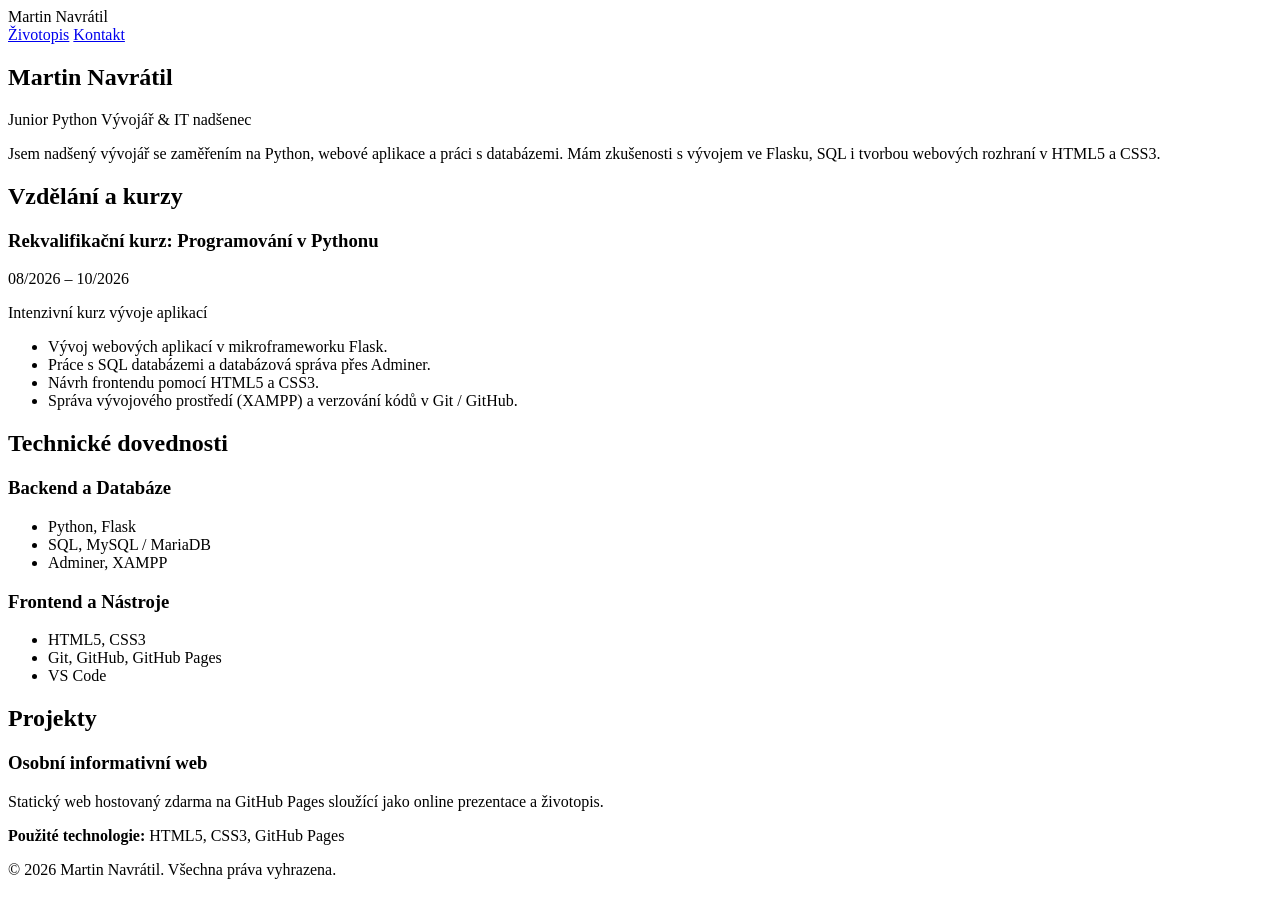
==== index.html @ d4af20ec "Add files via upload" ====
<!DOCTYPE html>
<html lang="cs">
<head>
  <meta charset="UTF-8">
  <meta name="viewport" content="width=device-width, initial-scale=1.0">
  <title>Martin Navrátil - Životopis</title>
  <link rel="stylesheet" href="style.css">
</head>
<body>

  <header>
    <div class="container">
      <div class="logo">Martin Navrátil</div>
      <nav>
        <a href="index.html" class="active">Životopis</a>
        <a href="kontakty.html">Kontakt</a>
      </nav>
    </div>
  </header>

  <main class="container">
    <section class="hero">
      <h1>Martin Navrátil</h1>
      <p class="subtitle">Junior Python Vývojář &amp; IT nadšenec</p>
      <p class="intro">
        Jsem nadšený vývojář se zaměřením na Python, webové aplikace a práci s databázemi. Mám zkušenosti s vývojem ve Flasku, SQL i tvorbou webových rozhraní v HTML5 a CSS3.
      </p>
    </section>

    <section class="content">
      <h2>Vzdělání a kurzy</h2>
      <div class="timeline-item">
        <div class="timeline-header">
          <h3>Rekvalifikační kurz: Programování v Pythonu</h3>
          <span class="date">08/2026 – 10/2026</span>
        </div>
        <p class="institution">Intenzivní kurz vývoje aplikací</p>
        <ul>
          <li>Vývoj webových aplikací v mikroframeworku Flask.</li>
          <li>Práce s SQL databázemi a databázová správa přes Adminer.</li>
          <li>Návrh frontendu pomocí HTML5 a CSS3.</li>
          <li>Správa vývojového prostředí (XAMPP) a verzování kódů v Git / GitHub.</li>
        </ul>
      </div>
    </section>

    <section class="content">
      <h2>Technické dovednosti</h2>
      <div class="skills-grid">
        <div class="skill-category">
          <h3>Backend a Databáze</h3>
          <ul>
            <li>Python, Flask</li>
            <li>SQL, MySQL / MariaDB</li>
            <li>Adminer, XAMPP</li>
          </ul>
        </div>
        <div class="skill-category">
          <h3>Frontend a Nástroje</h3>
          <ul>
            <li>HTML5, CSS3</li>
            <li>Git, GitHub, GitHub Pages</li>
            <li>VS Code</li>
          </ul>
        </div>
      </div>
    </section>

    <section class="content">
      <h2>Projekty</h2>
      <div class="project-item">
        <h3>Osobní informativní web</h3>
        <p>Statický web hostovaný zdarma na GitHub Pages sloužící jako online prezentace a životopis.</p>
        <p><strong>Použité technologie:</strong> HTML5, CSS3, GitHub Pages</p>
      </div>
    </section>
  </main>

  <footer>
    <div class="container">
      <p>&copy; 2026 Martin Navrátil. Všechna práva vyhrazena.</p>
    </div>
  </footer>

</body>
</html>
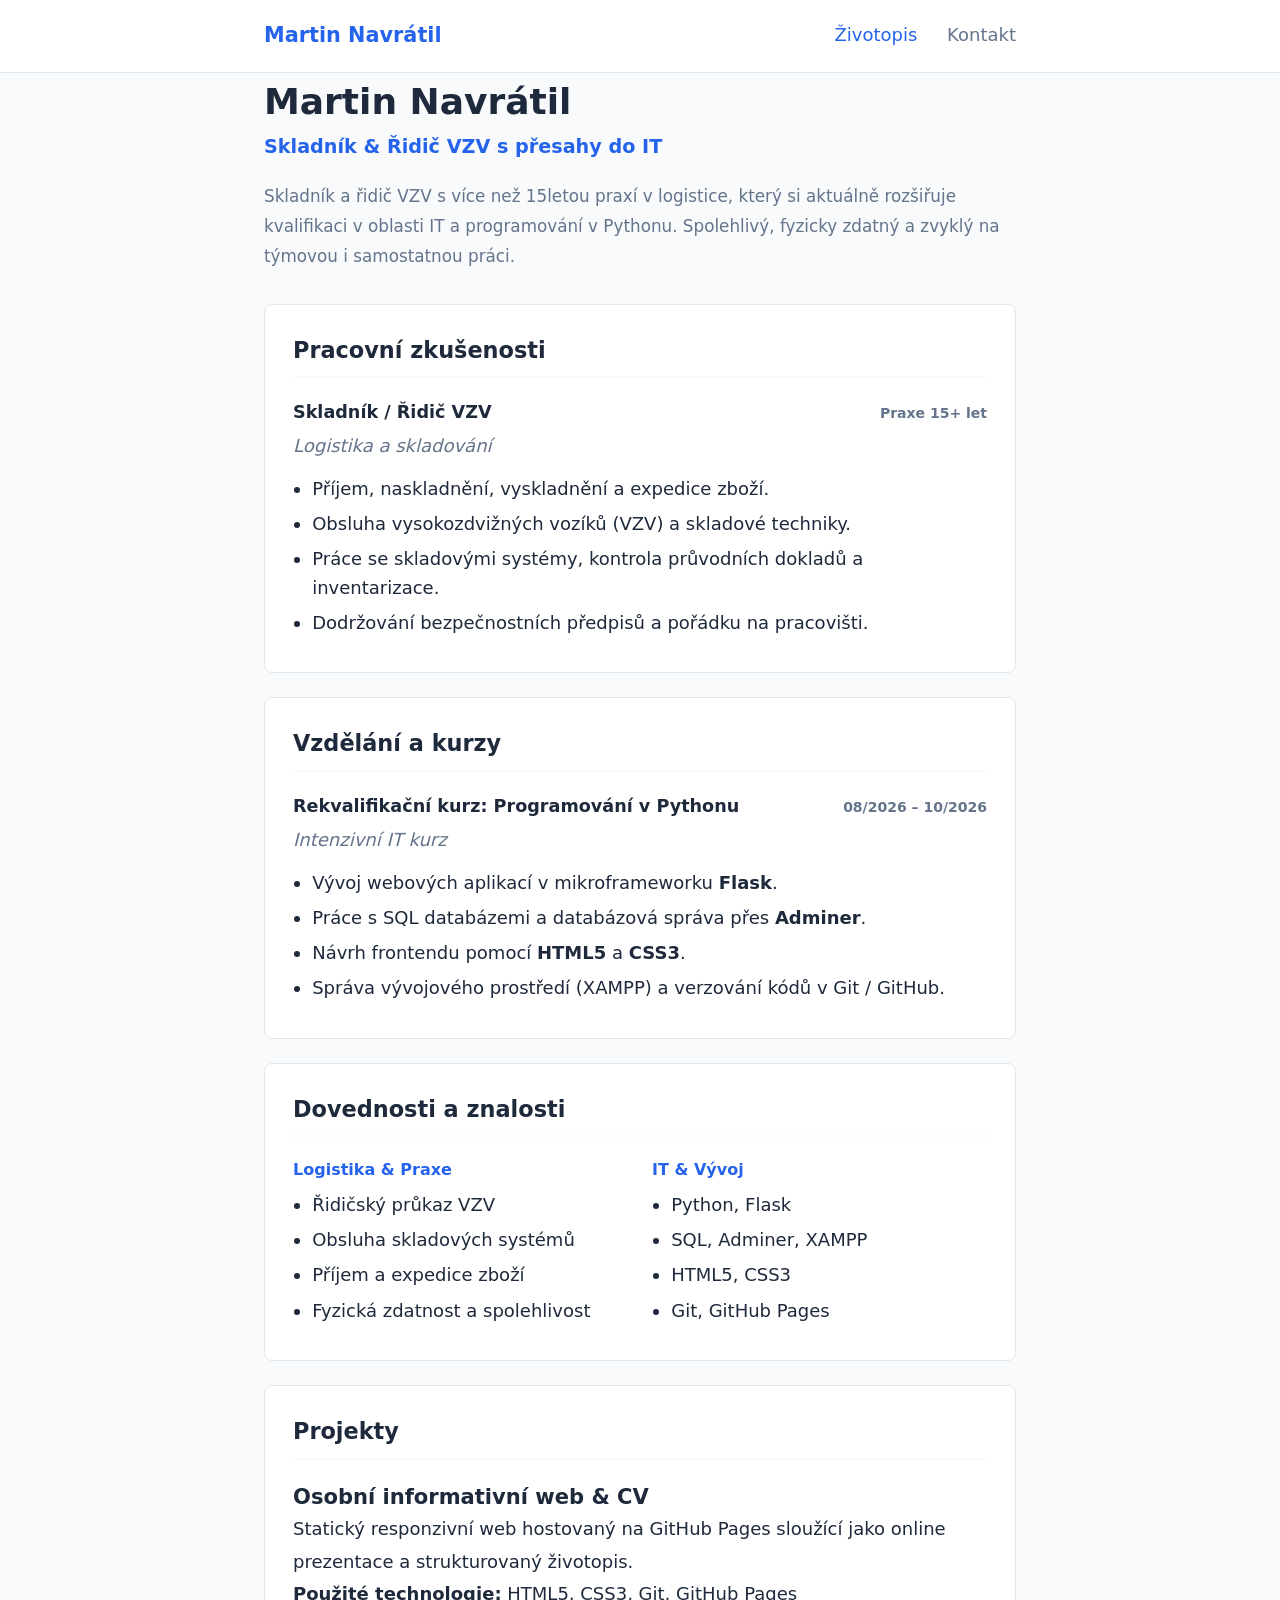
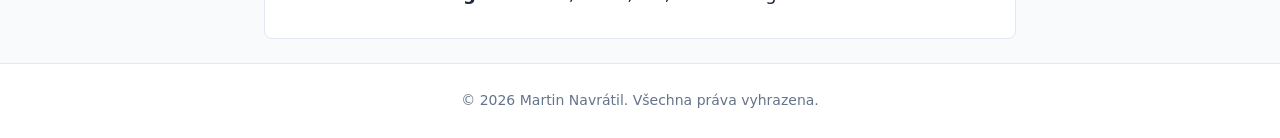
==== commit 562d0c80: "Revise CV details and enhance content clarity Updated personal information and skills in the CV sect" ====
--- a/index.html
+++ b/index.html
@@ -19,59 +19,85 @@
   </header>
 
   <main class="container">
+    <!-- Profil -->
     <section class="hero">
       <h1>Martin Navrátil</h1>
-      <p class="subtitle">Junior Python Vývojář &amp; IT nadšenec</p>
+      <p class="subtitle">Skladník &amp; Řidič VZV s přesahy do IT</p>
       <p class="intro">
-        Jsem nadšený vývojář se zaměřením na Python, webové aplikace a práci s databázemi. Mám zkušenosti s vývojem ve Flasku, SQL i tvorbou webových rozhraní v HTML5 a CSS3.
+        Skladník a řidič VZV s více než 15letou praxí v logistice, který si aktuálně rozšiřuje kvalifikaci v oblasti IT a programování v Pythonu. Spolehlivý, fyzicky zdatný a zvyklý na týmovou i samostatnou práci.
       </p>
     </section>
 
+    <!-- Pracovní zkušenosti -->
+    <section class="content">
+      <h2>Pracovní zkušenosti</h2>
+      
+      <div class="timeline-item">
+        <div class="timeline-header">
+          <h3>Skladník / Řidič VZV</h3>
+          <span class="date">Praxe 15+ let</span>
+        </div>
+        <p class="institution">Logistika a skladování</p>
+        <ul>
+          <li>Příjem, naskladnění, vyskladnění a expedice zboží.</li>
+          <li>Obsluha vysokozdvižných vozíků (VZV) a skladové techniky.</li>
+          <li>Práce se skladovými systémy, kontrola průvodních dokladů a inventarizace.</li>
+          <li>Dodržování bezpečnostních předpisů a pořádku na pracovišti.</li>
+        </ul>
+      </div>
+    </section>
+
+    <!-- Vzdělání a rekvalifikace -->
     <section class="content">
       <h2>Vzdělání a kurzy</h2>
+      
       <div class="timeline-item">
         <div class="timeline-header">
           <h3>Rekvalifikační kurz: Programování v Pythonu</h3>
           <span class="date">08/2026 – 10/2026</span>
         </div>
-        <p class="institution">Intenzivní kurz vývoje aplikací</p>
+        <p class="institution">Intenzivní IT kurz</p>
         <ul>
-          <li>Vývoj webových aplikací v mikroframeworku Flask.</li>
-          <li>Práce s SQL databázemi a databázová správa přes Adminer.</li>
-          <li>Návrh frontendu pomocí HTML5 a CSS3.</li>
+          <li>Vývoj webových aplikací v mikroframeworku <strong>Flask</strong>.</li>
+          <li>Práce s SQL databázemi a databázová správa přes <strong>Adminer</strong>.</li>
+          <li>Návrh frontendu pomocí <strong>HTML5</strong> a <strong>CSS3</strong>.</li>
           <li>Správa vývojového prostředí (XAMPP) a verzování kódů v Git / GitHub.</li>
         </ul>
       </div>
     </section>
 
+    <!-- Dovednosti -->
     <section class="content">
-      <h2>Technické dovednosti</h2>
+      <h2>Dovednosti a znalosti</h2>
       <div class="skills-grid">
         <div class="skill-category">
-          <h3>Backend a Databáze</h3>
+          <h3>Logistika &amp; Praxe</h3>
           <ul>
-            <li>Python, Flask</li>
-            <li>SQL, MySQL / MariaDB</li>
-            <li>Adminer, XAMPP</li>
+            <li>Řidičský průkaz VZV</li>
+            <li>Obsluha skladových systémů</li>
+            <li>Příjem a expedice zboží</li>
+            <li>Fyzická zdatnost a spolehlivost</li>
           </ul>
         </div>
         <div class="skill-category">
-          <h3>Frontend a Nástroje</h3>
+          <h3>IT &amp; Vývoj</h3>
           <ul>
+            <li>Python, Flask</li>
+            <li>SQL, Adminer, XAMPP</li>
             <li>HTML5, CSS3</li>
-            <li>Git, GitHub, GitHub Pages</li>
-            <li>VS Code</li>
+            <li>Git, GitHub Pages</li>
           </ul>
         </div>
       </div>
     </section>
 
+    <!-- Projekty -->
     <section class="content">
       <h2>Projekty</h2>
       <div class="project-item">
-        <h3>Osobní informativní web</h3>
-        <p>Statický web hostovaný zdarma na GitHub Pages sloužící jako online prezentace a životopis.</p>
-        <p><strong>Použité technologie:</strong> HTML5, CSS3, GitHub Pages</p>
+        <h3>Osobní informativní web &amp; CV</h3>
+        <p>Statický responzivní web hostovaný na GitHub Pages sloužící jako online prezentace a strukturovaný životopis.</p>
+        <p><strong>Použité technologie:</strong> HTML5, CSS3, Git, GitHub Pages</p>
       </div>
     </section>
   </main>
@@ -83,4 +109,4 @@
   </footer>
 
 </body>
-</html>+</html>
--- a/style.css
+++ b/style.css
@@ -0,0 +1,556 @@
+:root {
+  --primary-color: #2563eb;
+  --primary-hover: #1d4ed8;
+  --bg-color: #f8fafc;
+  --card-bg: #ffffff;
+  --text-color: #1e293b;
+  --text-muted: #64748b;
+  --border-color: #e2e8f0;
+  --font-family: system-ui, -apple-system, BlinkMacSystemFont, 'Segoe UI', Roboto, sans-serif;
+}
+
+* {
+  box-sizing: border-box;
+  margin: 0;
+  padding: 0;
+}/*
+Verticard Template
+https://templatemo.com/tm-533-verticard
+*/
+
+body {
+  font-family: "Open Sans", Arial, Helvetica, sans-serif;
+  font-size: 18px;
+  font-weight: 400;
+  overflow-x: hidden;
+  background-color: #eeeeee;
+  color: #6C6D6E;
+}
+
+a {
+  transition: all 0.3s ease;
+}
+
+a:hover,
+a:focus {
+  text-decoration: none;
+}
+
+p {
+  line-height: 1.8;
+}
+
+.tm-primary-color {
+  color: #61AEAE;
+}
+
+.tm-secondary-color {
+  color: #0099CC;
+}
+
+
+.tm-page-container {
+  max-width: 600px;
+  width: 100%;  
+}
+
+.tm-section {
+  margin-bottom: 155px;
+  position: relative;
+}
+
+.tm-content-container {      
+  border-radius: 20px;
+  background-color: white;
+}
+
+.tm-nav {
+  position: absolute;
+  right: -150px;
+  top: 45px;
+}
+
+.tm-nav > ul > li {
+  list-style: none;
+}
+
+.tm-nav > ul > li > a {
+  display: block;
+  padding: 12px 15px;
+  color: #999A9B;
+}
+
+.tm-nav > ul > li.active > a,
+.tm-nav > ul > li > a:hover,
+.tm-nav > ul > li > a:focus {
+  color: #0299CC;
+}
+
+.tm-nav-deco {
+  display: inline-block;
+  width: 20px;
+  height: 8px;
+  background-color: #999A9B;
+  vertical-align: middle;
+  margin-right: 20px;
+}
+
+.tm-nav > ul > li.active > a > .tm-nav-deco,
+.tm-nav > ul > li:hover > a > .tm-nav-deco
+ {
+  background-color: #0299CC;
+}
+
+.tm-content {  
+  padding: 55px;
+}
+
+.tm-header {
+  padding: 65px 15px;
+}
+
+.tm-title {
+  font-size: 2rem;
+  color: #626364;
+}
+
+.tm-page-title {
+  font-size: 1.5rem;
+  margin-bottom: 40px;
+  color: #656667;
+}
+
+.tm-img {
+  border-top-left-radius: 20px;
+  border-top-right-radius: 20px;  
+}
+
+footer {
+  font-size: 1rem;
+  display: flex;
+  justify-content: space-between;
+  padding-bottom: 50px;
+  color: #9A9B9C;
+}
+
+.tm-footer-link {
+  color: #9A9B9C;
+}
+
+/* 
+  Gallery Item Hover Effect
+  https://tympanus.net/codrops/2014/06/19/ideas-for-subtle-hover-effects/
+*/
+
+/* Common style */
+.tm-gallery-item figure {
+	position: relative;	
+	overflow: hidden;
+	margin-bottom: 0;
+	background: #3085a3;
+	text-align: center;
+	cursor: pointer;
+}
+
+.tm-gallery-item figure img {
+	position: relative;
+	display: block;
+	min-height: 100%;
+	max-width: 100%;
+	opacity: 0.8;
+}
+
+.tm-gallery-item figure figcaption {
+	color: #fff;
+	text-transform: uppercase;
+	font-size: 1.25em;
+	-webkit-backface-visibility: hidden;
+	backface-visibility: hidden;
+}
+
+.tm-gallery-item figure figcaption::before,
+.tm-gallery-item figure figcaption::after {
+	pointer-events: none;
+}
+
+.tm-gallery-item figure figcaption,
+.tm-gallery-item figure figcaption > a {
+	position: absolute;
+	top: 0;
+	left: 0;
+	width: 100%;
+	height: 100%;
+}
+
+/* Anchor will cover the whole item by default */
+/* For some effects it will show as a button */
+.tm-gallery-item figure figcaption > a {
+	z-index: 1000;
+	text-indent: 200%;
+	white-space: nowrap;
+	font-size: 0;
+	opacity: 0;
+}
+
+.tm-gallery-item figure h2 {
+	word-spacing: -0.15em;
+	font-weight: 300;
+}
+
+.tm-gallery-item figure h2 span {	font-weight: 800; }
+
+.tm-gallery-item figure h2,
+.tm-gallery-item figure p {
+	margin: 0;
+}
+
+.tm-gallery-item figure p {
+	letter-spacing: 1px;
+	font-size: 60.5%;
+	max-width: 200px;
+	margin: 0 auto;
+}
+
+/*---------------*/
+/***** Bubba *****/
+/*---------------*/
+
+figure.effect-bubba {	background: #9e5406; }
+
+figure.effect-bubba img {
+	opacity: 1;
+	-webkit-transition: opacity 0.35s;
+	transition: opacity 0.35s;
+}
+
+figure.effect-bubba:hover img {
+	opacity: 0.4;
+}
+
+figure.effect-bubba figcaption::before,
+figure.effect-bubba figcaption::after {
+	position: absolute;
+	top: 15px;
+	right: 15px;
+	bottom: 15px;
+	left: 15px;
+	content: '';
+	opacity: 0;
+	-webkit-transition: opacity 0.35s, -webkit-transform 0.35s;
+	transition: opacity 0.35s, transform 0.35s;
+}
+
+figure.effect-bubba figcaption::before {
+	border-top: 1px solid #fff;
+	border-bottom: 1px solid #fff;
+	-webkit-transform: scale(0,1);
+	transform: scale(0,1);
+}
+
+figure.effect-bubba figcaption::after {
+	border-right: 1px solid #fff;
+	border-left: 1px solid #fff;
+	-webkit-transform: scale(1,0);
+	transform: scale(1,0);
+}
+
+figure.effect-bubba h2 {
+	font-size: 1.5rem;	
+	-webkit-transition: -webkit-transform 0.35s;
+	transition: transform 0.35s;
+	-webkit-transform: translate3d(0,-5px,0);
+	transform: translate3d(0,-5px,0);
+	opacity: 0;
+}
+
+figure.effect-bubba p {
+	width: 100%;
+	padding: 10px;
+	opacity: 0;
+	-webkit-transition: opacity 0.35s, -webkit-transform 0.35s;
+	transition: opacity 0.35s, transform 0.35s;
+	-webkit-transform: translate3d(0,20px,0);
+	transform: translate3d(0,20px,0);
+}
+
+figure.effect-bubba:hover figcaption::before,
+figure.effect-bubba:hover figcaption::after {
+	opacity: 1;
+	-webkit-transform: scale(1);
+	transform: scale(1);
+}
+
+figure.effect-bubba:hover h2,
+figure.effect-bubba:hover p {
+	opacity: 1;
+	-webkit-transform: translate3d(0,0,0);
+	transform: translate3d(0,0,0);
+}
+
+.tm-gallery {
+  margin-top: 40px;
+  margin-left: -30px;
+  margin-right: -30px;
+  margin-bottom: -20px;
+}
+
+.tm-gallery-item {
+	margin-top: 15px;
+	margin-bottom: 15px;
+	max-width: 270px;
+}
+
+.tm-content-2 {
+	padding-left: 45px;
+	padding-right: 45px;
+}
+
+figcaption {
+	display: flex;
+	flex-direction: column;
+	align-items: center;
+	justify-content: center;
+}
+
+.tm-img-overlay-wrap {
+	position: relative;
+	min-height: 280px;
+	background-image: url(../img/contact.jpg);
+	background-repeat: no-repeat;
+	background-size: cover;
+	border-top-left-radius: 20px;
+	border-top-right-radius: 20px;
+}
+
+.tm-img-overlay {
+	border-top-left-radius: 20px;
+	border-top-right-radius: 20px;
+	position: absolute;
+	top: 0;
+	left: 0;
+	width: 100%;
+	height: 100%;
+	background-color: rgba(0,0,0,0.5);
+}
+
+.tm-img-overlay-text {
+	position: relative;
+	z-index: 1000;
+}
+
+.tm-contact-form {
+	max-width: 380px;
+}
+
+.form-group {
+	margin-bottom: 35px;
+}
+
+.btn {
+	font-size: 1.1rem;
+	padding: 10px 35px;
+	border: none;
+}
+
+.btn-primary {
+	background-color: #9999CC;
+}
+
+.btn-primary:hover,
+.btn-primary:focus {
+	background-color: #9a9afc;
+}
+
+.tm-small {
+	font-size: 90%;
+}
+
+@media (max-width: 945px) {
+  .tm-nav {
+    position: static;
+  }
+
+  .tm-page-container {
+    padding-left: 15px;
+    padding-right: 15px;
+  }
+}
+
+@media (max-width: 575px) {
+	.tm-gallery-item {
+		max-width: 100%;
+		height: auto;
+	}
+}
+
+@media (max-width: 480px) {
+  footer {
+    display: block;
+  }
+
+  footer span {
+    display: block;
+    padding: 15px;
+  }
+}
+
+body {
+  font-family: var(--font-family);
+  background-color: var(--bg-color);
+  color: var(--text-color);
+  line-height: 1.6;
+  display: flex;
+  flex-direction: column;
+  min-height: 100vh;
+}
+
+.container {
+  max-width: 800px;
+  margin: 0 auto;
+  padding: 0 1.5rem;
+  width: 100%;
+}
+
+header {
+  background-color: var(--card-bg);
+  border-bottom: 1px solid var(--border-color);
+  padding: 1.2rem 0;
+}
+
+header .container {
+  display: flex;
+  justify-content: space-between;
+  align-items: center;
+}
+
+.logo {
+  font-size: 1.3rem;
+  font-weight: 700;
+  color: var(--primary-color);
+}
+
+nav a {
+  color: var(--text-muted);
+  text-decoration: none;
+  margin-left: 1.5rem;
+  font-weight: 500;
+  transition: color 0.2s ease;
+}
+
+nav a:hover,
+nav a.active {
+  color: var(--primary-color);
+}
+
+main {
+  flex: 1;
+  padding: 2.5rem 1.5rem;
+}
+
+.hero {
+  margin-bottom: 2rem;
+}
+
+.hero h1 {
+  font-size: 2.25rem;
+  color: var(--text-color);
+}
+
+.subtitle {
+  font-size: 1.2rem;
+  color: var(--primary-color);
+  font-weight: 600;
+  margin-bottom: 1rem;
+}
+
+.intro {
+  color: var(--text-muted);
+  font-size: 1.05rem;
+}
+
+.content {
+  background: var(--card-bg);
+  padding: 1.75rem;
+  border-radius: 8px;
+  border: 1px solid var(--border-color);
+  margin-bottom: 1.5rem;
+}
+
+.content h2 {
+  font-size: 1.4rem;
+  margin-bottom: 1.25rem;
+  color: var(--text-color);
+  border-bottom: 2px solid var(--bg-color);
+  padding-bottom: 0.5rem;
+}
+
+.timeline-header {
+  display: flex;
+  justify-content: space-between;
+  align-items: baseline;
+  margin-bottom: 0.25rem;
+}
+
+.timeline-header h3 {
+  font-size: 1.1rem;
+}
+
+.date {
+  font-size: 0.875rem;
+  color: var(--text-muted);
+  font-weight: 600;
+}
+
+.institution {
+  color: var(--text-muted);
+  font-style: italic;
+  margin-bottom: 0.75rem;
+}
+
+ul {
+  padding-left: 1.2rem;
+}
+
+li {
+  margin-bottom: 0.4rem;
+}
+
+.skills-grid {
+  display: grid;
+  grid-template-columns: repeat(auto-fit, minmax(220px, 1fr));
+  gap: 1.5rem;
+}
+
+.skill-category h3 {
+  font-size: 1rem;
+  margin-bottom: 0.5rem;
+  color: var(--primary-color);
+}
+
+.contact-list {
+  list-style: none;
+  padding: 0;
+}
+
+.contact-list li {
+  margin-bottom: 1rem;
+  font-size: 1.05rem;
+}
+
+.contact-list a {
+  color: var(--primary-color);
+  text-decoration: none;
+}
+
+.contact-list a:hover {
+  text-decoration: underline;
+}
+
+footer {
+  background-color: var(--card-bg);
+  border-top: 1px solid var(--border-color);
+  padding: 1.5rem 0;
+  text-align: center;
+  color: var(--text-muted);
+  font-size: 0.875rem;
+}
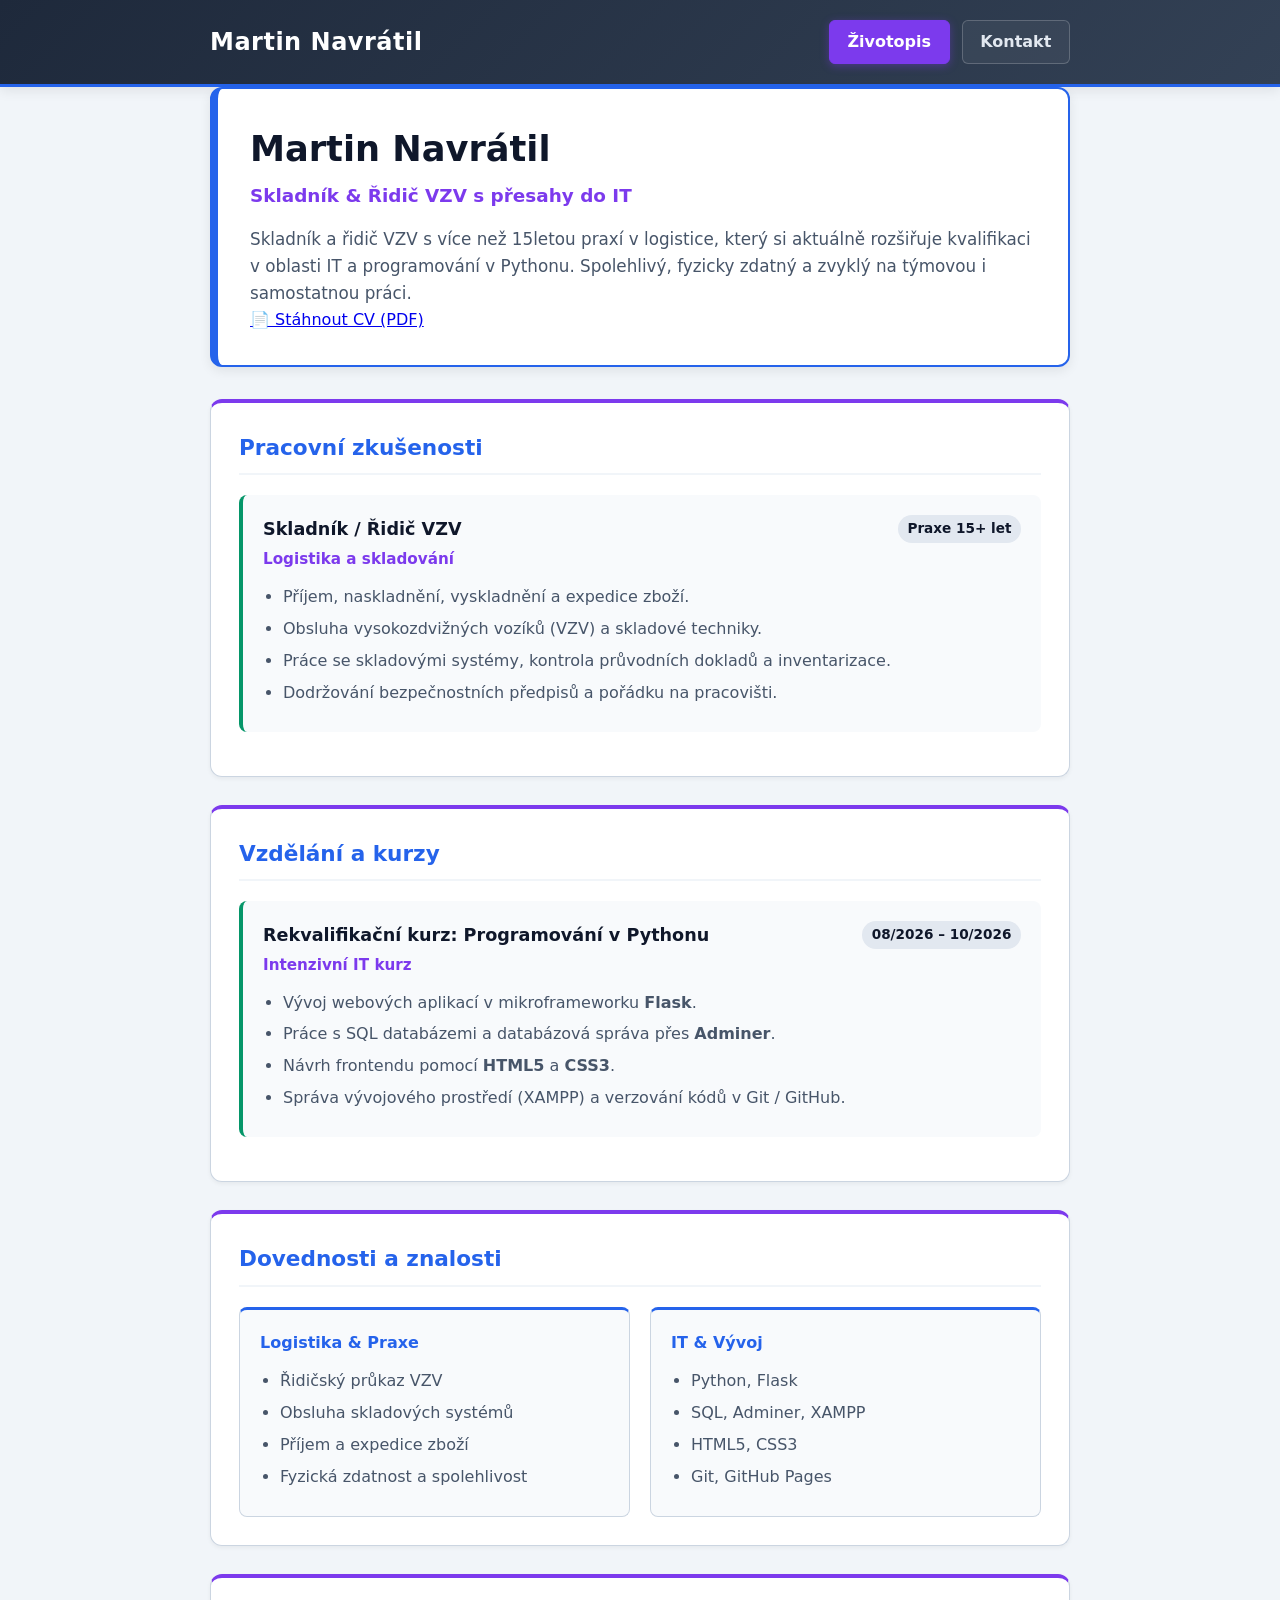
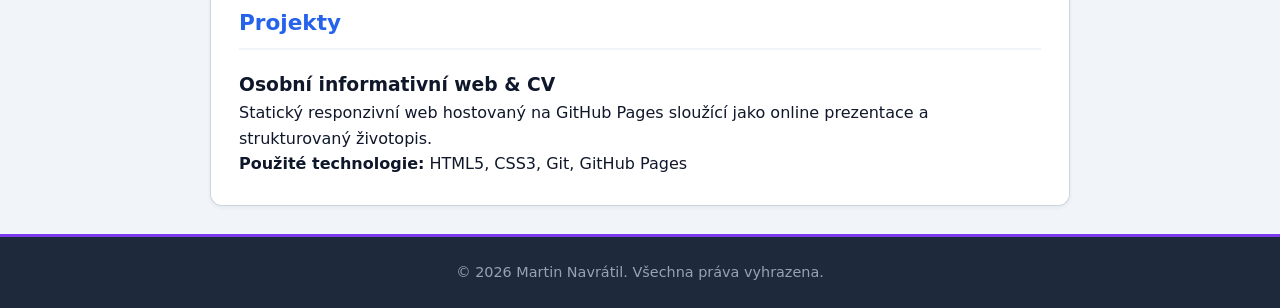
==== commit f5db94b2: "Enhance index.html with download button and comment updates Updated comments for clarity and added a" ====
--- a/index.html
+++ b/index.html
@@ -19,13 +19,19 @@
   </header>
 
   <main class="container">
-    <!-- Profil -->
+    <!-- Profil s tlačítkem ke stažení -->
     <section class="hero">
       <h1>Martin Navrátil</h1>
       <p class="subtitle">Skladník &amp; Řidič VZV s přesahy do IT</p>
       <p class="intro">
         Skladník a řidič VZV s více než 15letou praxí v logistice, který si aktuálně rozšiřuje kvalifikaci v oblasti IT a programování v Pythonu. Spolehlivý, fyzicky zdatný a zvyklý na týmovou i samostatnou práci.
       </p>
+      
+      <div class="action-buttons">
+        <a href="cv-martin-navratil.pdf" download class="btn-download">
+          📄 Stáhnout CV (PDF)
+        </a>
+      </div>
     </section>
 
     <!-- Pracovní zkušenosti -->
@@ -47,7 +53,7 @@
       </div>
     </section>
 
-    <!-- Vzdělání a rekvalifikace -->
+    <!-- Vzdělání a kurzy -->
     <section class="content">
       <h2>Vzdělání a kurzy</h2>
       
--- a/style.css
+++ b/style.css
@@ -1,465 +1,127 @@
+/* Barevná paleta a proměnné */
 :root {
-  --primary-color: #2563eb;
+  --primary-color: #2563eb;       /* Hlavní modrá */
   --primary-hover: #1d4ed8;
-  --bg-color: #f8fafc;
-  --card-bg: #ffffff;
-  --text-color: #1e293b;
-  --text-muted: #64748b;
-  --border-color: #e2e8f0;
+  --secondary-color: #7c3aed;     /* Fialový akcent */
+  --accent-color: #059669;        /* Smaragdově zelená pro tlačítka / odznaky */
+  --accent-hover: #047857;
+  --bg-color: #f1f5f9;            /* Světlé pozadí */
+  --card-bg: #ffffff;             /* Bílé karty */
+  --text-main: #0f172a;           /* Tmavý text */
+  --text-muted: #475569;          /* Šedý text */
+  --border-color: #cbd5e1;        /* Rámečky */
   --font-family: system-ui, -apple-system, BlinkMacSystemFont, 'Segoe UI', Roboto, sans-serif;
-}
-
+  --shadow-sm: 0 2px 4px rgba(0, 0, 0, 0.05);
+  --shadow-md: 0 4px 12px rgba(0, 0, 0, 0.08);
+}
+
+/* Základní reset */
 * {
   box-sizing: border-box;
   margin: 0;
   padding: 0;
-}/*
-Verticard Template
-https://templatemo.com/tm-533-verticard
-*/
-
-body {
-  font-family: "Open Sans", Arial, Helvetica, sans-serif;
-  font-size: 18px;
-  font-weight: 400;
-  overflow-x: hidden;
-  background-color: #eeeeee;
-  color: #6C6D6E;
-}
-
-a {
-  transition: all 0.3s ease;
-}
-
-a:hover,
-a:focus {
-  text-decoration: none;
-}
-
-p {
-  line-height: 1.8;
-}
-
-.tm-primary-color {
-  color: #61AEAE;
-}
-
-.tm-secondary-color {
-  color: #0099CC;
-}
-
-
-.tm-page-container {
-  max-width: 600px;
-  width: 100%;  
-}
-
-.tm-section {
-  margin-bottom: 155px;
-  position: relative;
-}
-
-.tm-content-container {      
-  border-radius: 20px;
-  background-color: white;
-}
-
-.tm-nav {
-  position: absolute;
-  right: -150px;
-  top: 45px;
-}
-
-.tm-nav > ul > li {
-  list-style: none;
-}
-
-.tm-nav > ul > li > a {
-  display: block;
-  padding: 12px 15px;
-  color: #999A9B;
-}
-
-.tm-nav > ul > li.active > a,
-.tm-nav > ul > li > a:hover,
-.tm-nav > ul > li > a:focus {
-  color: #0299CC;
-}
-
-.tm-nav-deco {
-  display: inline-block;
-  width: 20px;
-  height: 8px;
-  background-color: #999A9B;
-  vertical-align: middle;
-  margin-right: 20px;
-}
-
-.tm-nav > ul > li.active > a > .tm-nav-deco,
-.tm-nav > ul > li:hover > a > .tm-nav-deco
- {
-  background-color: #0299CC;
-}
-
-.tm-content {  
-  padding: 55px;
-}
-
-.tm-header {
-  padding: 65px 15px;
-}
-
-.tm-title {
-  font-size: 2rem;
-  color: #626364;
-}
-
-.tm-page-title {
-  font-size: 1.5rem;
-  margin-bottom: 40px;
-  color: #656667;
-}
-
-.tm-img {
-  border-top-left-radius: 20px;
-  border-top-right-radius: 20px;  
-}
-
-footer {
-  font-size: 1rem;
-  display: flex;
-  justify-content: space-between;
-  padding-bottom: 50px;
-  color: #9A9B9C;
-}
-
-.tm-footer-link {
-  color: #9A9B9C;
-}
-
-/* 
-  Gallery Item Hover Effect
-  https://tympanus.net/codrops/2014/06/19/ideas-for-subtle-hover-effects/
-*/
-
-/* Common style */
-.tm-gallery-item figure {
-	position: relative;	
-	overflow: hidden;
-	margin-bottom: 0;
-	background: #3085a3;
-	text-align: center;
-	cursor: pointer;
-}
-
-.tm-gallery-item figure img {
-	position: relative;
-	display: block;
-	min-height: 100%;
-	max-width: 100%;
-	opacity: 0.8;
-}
-
-.tm-gallery-item figure figcaption {
-	color: #fff;
-	text-transform: uppercase;
-	font-size: 1.25em;
-	-webkit-backface-visibility: hidden;
-	backface-visibility: hidden;
-}
-
-.tm-gallery-item figure figcaption::before,
-.tm-gallery-item figure figcaption::after {
-	pointer-events: none;
-}
-
-.tm-gallery-item figure figcaption,
-.tm-gallery-item figure figcaption > a {
-	position: absolute;
-	top: 0;
-	left: 0;
-	width: 100%;
-	height: 100%;
-}
-
-/* Anchor will cover the whole item by default */
-/* For some effects it will show as a button */
-.tm-gallery-item figure figcaption > a {
-	z-index: 1000;
-	text-indent: 200%;
-	white-space: nowrap;
-	font-size: 0;
-	opacity: 0;
-}
-
-.tm-gallery-item figure h2 {
-	word-spacing: -0.15em;
-	font-weight: 300;
-}
-
-.tm-gallery-item figure h2 span {	font-weight: 800; }
-
-.tm-gallery-item figure h2,
-.tm-gallery-item figure p {
-	margin: 0;
-}
-
-.tm-gallery-item figure p {
-	letter-spacing: 1px;
-	font-size: 60.5%;
-	max-width: 200px;
-	margin: 0 auto;
-}
-
-/*---------------*/
-/***** Bubba *****/
-/*---------------*/
-
-figure.effect-bubba {	background: #9e5406; }
-
-figure.effect-bubba img {
-	opacity: 1;
-	-webkit-transition: opacity 0.35s;
-	transition: opacity 0.35s;
-}
-
-figure.effect-bubba:hover img {
-	opacity: 0.4;
-}
-
-figure.effect-bubba figcaption::before,
-figure.effect-bubba figcaption::after {
-	position: absolute;
-	top: 15px;
-	right: 15px;
-	bottom: 15px;
-	left: 15px;
-	content: '';
-	opacity: 0;
-	-webkit-transition: opacity 0.35s, -webkit-transform 0.35s;
-	transition: opacity 0.35s, transform 0.35s;
-}
-
-figure.effect-bubba figcaption::before {
-	border-top: 1px solid #fff;
-	border-bottom: 1px solid #fff;
-	-webkit-transform: scale(0,1);
-	transform: scale(0,1);
-}
-
-figure.effect-bubba figcaption::after {
-	border-right: 1px solid #fff;
-	border-left: 1px solid #fff;
-	-webkit-transform: scale(1,0);
-	transform: scale(1,0);
-}
-
-figure.effect-bubba h2 {
-	font-size: 1.5rem;	
-	-webkit-transition: -webkit-transform 0.35s;
-	transition: transform 0.35s;
-	-webkit-transform: translate3d(0,-5px,0);
-	transform: translate3d(0,-5px,0);
-	opacity: 0;
-}
-
-figure.effect-bubba p {
-	width: 100%;
-	padding: 10px;
-	opacity: 0;
-	-webkit-transition: opacity 0.35s, -webkit-transform 0.35s;
-	transition: opacity 0.35s, transform 0.35s;
-	-webkit-transform: translate3d(0,20px,0);
-	transform: translate3d(0,20px,0);
-}
-
-figure.effect-bubba:hover figcaption::before,
-figure.effect-bubba:hover figcaption::after {
-	opacity: 1;
-	-webkit-transform: scale(1);
-	transform: scale(1);
-}
-
-figure.effect-bubba:hover h2,
-figure.effect-bubba:hover p {
-	opacity: 1;
-	-webkit-transform: translate3d(0,0,0);
-	transform: translate3d(0,0,0);
-}
-
-.tm-gallery {
-  margin-top: 40px;
-  margin-left: -30px;
-  margin-right: -30px;
-  margin-bottom: -20px;
-}
-
-.tm-gallery-item {
-	margin-top: 15px;
-	margin-bottom: 15px;
-	max-width: 270px;
-}
-
-.tm-content-2 {
-	padding-left: 45px;
-	padding-right: 45px;
-}
-
-figcaption {
-	display: flex;
-	flex-direction: column;
-	align-items: center;
-	justify-content: center;
-}
-
-.tm-img-overlay-wrap {
-	position: relative;
-	min-height: 280px;
-	background-image: url(../img/contact.jpg);
-	background-repeat: no-repeat;
-	background-size: cover;
-	border-top-left-radius: 20px;
-	border-top-right-radius: 20px;
-}
-
-.tm-img-overlay {
-	border-top-left-radius: 20px;
-	border-top-right-radius: 20px;
-	position: absolute;
-	top: 0;
-	left: 0;
-	width: 100%;
-	height: 100%;
-	background-color: rgba(0,0,0,0.5);
-}
-
-.tm-img-overlay-text {
-	position: relative;
-	z-index: 1000;
-}
-
-.tm-contact-form {
-	max-width: 380px;
-}
-
-.form-group {
-	margin-bottom: 35px;
-}
-
-.btn {
-	font-size: 1.1rem;
-	padding: 10px 35px;
-	border: none;
-}
-
-.btn-primary {
-	background-color: #9999CC;
-}
-
-.btn-primary:hover,
-.btn-primary:focus {
-	background-color: #9a9afc;
-}
-
-.tm-small {
-	font-size: 90%;
-}
-
-@media (max-width: 945px) {
-  .tm-nav {
-    position: static;
-  }
-
-  .tm-page-container {
-    padding-left: 15px;
-    padding-right: 15px;
-  }
-}
-
-@media (max-width: 575px) {
-	.tm-gallery-item {
-		max-width: 100%;
-		height: auto;
-	}
-}
-
-@media (max-width: 480px) {
-  footer {
-    display: block;
-  }
-
-  footer span {
-    display: block;
-    padding: 15px;
-  }
 }
 
 body {
   font-family: var(--font-family);
   background-color: var(--bg-color);
-  color: var(--text-color);
+  color: var(--text-main);
   line-height: 1.6;
   display: flex;
   flex-direction: column;
   min-height: 100vh;
 }
 
+/* Kontejner s maximální šířkou */
 .container {
-  max-width: 800px;
+  max-width: 900px;
   margin: 0 auto;
-  padding: 0 1.5rem;
+  padding: 0 1.25rem;
   width: 100%;
 }
 
+/* Záhlaví / Navigace */
 header {
-  background-color: var(--card-bg);
-  border-bottom: 1px solid var(--border-color);
-  padding: 1.2rem 0;
+  background: linear-gradient(135deg, #1e293b 0%, #334155 100%);
+  color: #ffffff;
+  padding: 1.25rem 0;
+  box-shadow: var(--shadow-md);
+  border-bottom: 3px solid var(--primary-color);
 }
 
 header .container {
   display: flex;
   justify-content: space-between;
   align-items: center;
+  flex-wrap: wrap;
+  gap: 1rem;
 }
 
 .logo {
-  font-size: 1.3rem;
-  font-weight: 700;
-  color: var(--primary-color);
+  font-size: 1.5rem;
+  font-weight: 800;
+  color: #ffffff;
+  letter-spacing: 0.5px;
+}
+
+/* Navigační tlačítka */
+nav {
+  display: flex;
+  gap: 0.75rem;
 }
 
 nav a {
-  color: var(--text-muted);
+  color: #e2e8f0;
   text-decoration: none;
-  margin-left: 1.5rem;
-  font-weight: 500;
-  transition: color 0.2s ease;
-}
-
-nav a:hover,
+  font-weight: 600;
+  padding: 0.5rem 1.1rem;
+  border-radius: 6px;
+  border: 1px solid rgba(255, 255, 255, 0.2);
+  background: rgba(255, 255, 255, 0.05);
+  transition: all 0.25s ease-in-out;
+}
+
+nav a:hover {
+  background: var(--primary-color);
+  color: #ffffff;
+  border-color: var(--primary-color);
+  transform: translateY(-2px);
+}
+
 nav a.active {
-  color: var(--primary-color);
-}
-
+  background: var(--secondary-color);
+  color: #ffffff;
+  border-color: var(--secondary-color);
+  box-shadow: 0 2px 8px rgba(124, 58, 237, 0.4);
+}
+
+/* Hlavní obsah */
 main {
   flex: 1;
-  padding: 2.5rem 1.5rem;
-}
-
+  padding: 2.5rem 1.25rem;
+}
+
+/* Úvodní sekce (Hero) */
 .hero {
+  background: var(--card-bg);
+  padding: 2rem;
+  border-radius: 12px;
+  border: 2px solid var(--primary-color);
+  border-left: 8px solid var(--primary-color);
+  box-shadow: var(--shadow-md);
   margin-bottom: 2rem;
 }
 
 .hero h1 {
-  font-size: 2.25rem;
-  color: var(--text-color);
+  font-size: 2.2rem;
+  color: var(--text-main);
+  margin-bottom: 0.25rem;
 }
 
 .subtitle {
-  font-size: 1.2rem;
-  color: var(--primary-color);
-  font-weight: 600;
+  font-size: 1.15rem;
+  color: var(--secondary-color);
+  font-weight: 700;
   margin-bottom: 1rem;
 }
 
@@ -468,89 +130,175 @@
   font-size: 1.05rem;
 }
 
+/* Barevné bloky / Karty obsahu s rámečkem */
 .content {
   background: var(--card-bg);
   padding: 1.75rem;
+  border-radius: 12px;
+  border: 1px solid var(--border-color);
+  border-top: 4px solid var(--secondary-color);
+  box-shadow: var(--shadow-sm);
+  margin-bottom: 1.75rem;
+  transition: transform 0.2s ease, box-shadow 0.2s ease;
+}
+
+.content:hover {
+  box-shadow: var(--shadow-md);
+}
+
+.content h2 {
+  font-size: 1.35rem;
+  color: var(--primary-color);
+  margin-bottom: 1.25rem;
+  padding-bottom: 0.5rem;
+  border-bottom: 2px solid var(--bg-color);
+}
+
+/* Timeline položky */
+.timeline-item {
+  background: #f8fafc;
+  padding: 1.25rem;
+  border-radius: 8px;
+  border-left: 4px solid var(--accent-color);
+  margin-bottom: 1rem;
+}
+
+.timeline-header {
+  display: flex;
+  justify-content: space-between;
+  align-items: center;
+  flex-wrap: wrap;
+  gap: 0.5rem;
+  margin-bottom: 0.25rem;
+}
+
+.timeline-header h3 {
+  font-size: 1.1rem;
+  color: var(--text-main);
+}
+
+.date {
+  font-size: 0.85rem;
+  background: #e2e8f0;
+  color: var(--text-main);
+  padding: 0.2rem 0.6rem;
+  border-radius: 20px;
+  font-weight: 700;
+}
+
+.institution {
+  color: var(--secondary-color);
+  font-weight: 600;
+  font-size: 0.95rem;
+  margin-bottom: 0.75rem;
+}
+
+ul {
+  padding-left: 1.25rem;
+}
+
+li {
+  margin-bottom: 0.4rem;
+  color: var(--text-muted);
+}
+
+/* Dovednosti (Grid) */
+.skills-grid {
+  display: grid;
+  grid-template-columns: repeat(auto-fit, minmax(240px, 1fr));
+  gap: 1.25rem;
+}
+
+.skill-category {
+  background: #f8fafc;
+  padding: 1.25rem;
   border-radius: 8px;
   border: 1px solid var(--border-color);
-  margin-bottom: 1.5rem;
-}
-
-.content h2 {
-  font-size: 1.4rem;
-  margin-bottom: 1.25rem;
-  color: var(--text-color);
-  border-bottom: 2px solid var(--bg-color);
-  padding-bottom: 0.5rem;
-}
-
-.timeline-header {
-  display: flex;
-  justify-content: space-between;
-  align-items: baseline;
-  margin-bottom: 0.25rem;
-}
-
-.timeline-header h3 {
-  font-size: 1.1rem;
-}
-
-.date {
-  font-size: 0.875rem;
-  color: var(--text-muted);
-  font-weight: 600;
-}
-
-.institution {
-  color: var(--text-muted);
-  font-style: italic;
-  margin-bottom: 0.75rem;
-}
-
-ul {
-  padding-left: 1.2rem;
-}
-
-li {
-  margin-bottom: 0.4rem;
-}
-
-.skills-grid {
-  display: grid;
-  grid-template-columns: repeat(auto-fit, minmax(220px, 1fr));
-  gap: 1.5rem;
+  border-top: 3px solid var(--primary-color);
 }
 
 .skill-category h3 {
   font-size: 1rem;
-  margin-bottom: 0.5rem;
   color: var(--primary-color);
-}
-
+  margin-bottom: 0.75rem;
+}
+
+/* Kontaktní seznam & Tlačítka kontaktů */
 .contact-list {
   list-style: none;
   padding: 0;
+  display: flex;
+  flex-direction: column;
+  gap: 0.85rem;
 }
 
 .contact-list li {
-  margin-bottom: 1rem;
+  display: flex;
+  align-items: center;
+  gap: 0.75rem;
   font-size: 1.05rem;
-}
-
+  padding: 0.75rem 1rem;
+  background: #f8fafc;
+  border-radius: 8px;
+  border: 1px solid var(--border-color);
+  flex-wrap: wrap;
+}
+
+/* Tlačítka pro odkazované kontakty */
 .contact-list a {
-  color: var(--primary-color);
+  display: inline-block;
+  color: #ffffff;
+  background-color: var(--primary-color);
+  padding: 0.4rem 0.9rem;
+  border-radius: 6px;
   text-decoration: none;
+  font-weight: 600;
+  font-size: 0.95rem;
+  transition: all 0.2s ease;
+  box-shadow: 0 2px 4px rgba(37, 99, 235, 0.2);
 }
 
 .contact-list a:hover {
-  text-decoration: underline;
-}
-
+  background-color: var(--primary-hover);
+  transform: translateY(-2px);
+  box-shadow: 0 4px 8px rgba(37, 99, 235, 0.3);
+}
+
+/* Zápatí */
 footer {
-  background-color: var(--card-bg);
-  border-top: 1px solid var(--border-color);
+  background-color: #1e293b;
+  color: #94a3b8;
+  border-top: 3px solid var(--secondary-color);
   padding: 1.5rem 0;
   text-align: center;
-  color: var(--text-muted);
-  font-size: 0.875rem;
-}
+  font-size: 0.9rem;
+}
+
+/* Responzivita pro mobilní zařízení */
+@media (max-width: 600px) {
+  header .container {
+    flex-direction: column;
+    text-align: center;
+  }
+
+  nav {
+    width: 100%;
+    justify-content: center;
+  }
+
+  .hero {
+    padding: 1.25rem;
+  }
+
+  .hero h1 {
+    font-size: 1.75rem;
+  }
+
+  .content {
+    padding: 1.25rem;
+  }
+
+  .contact-list li {
+    flex-direction: column;
+    align-items: flex-start;
+  }
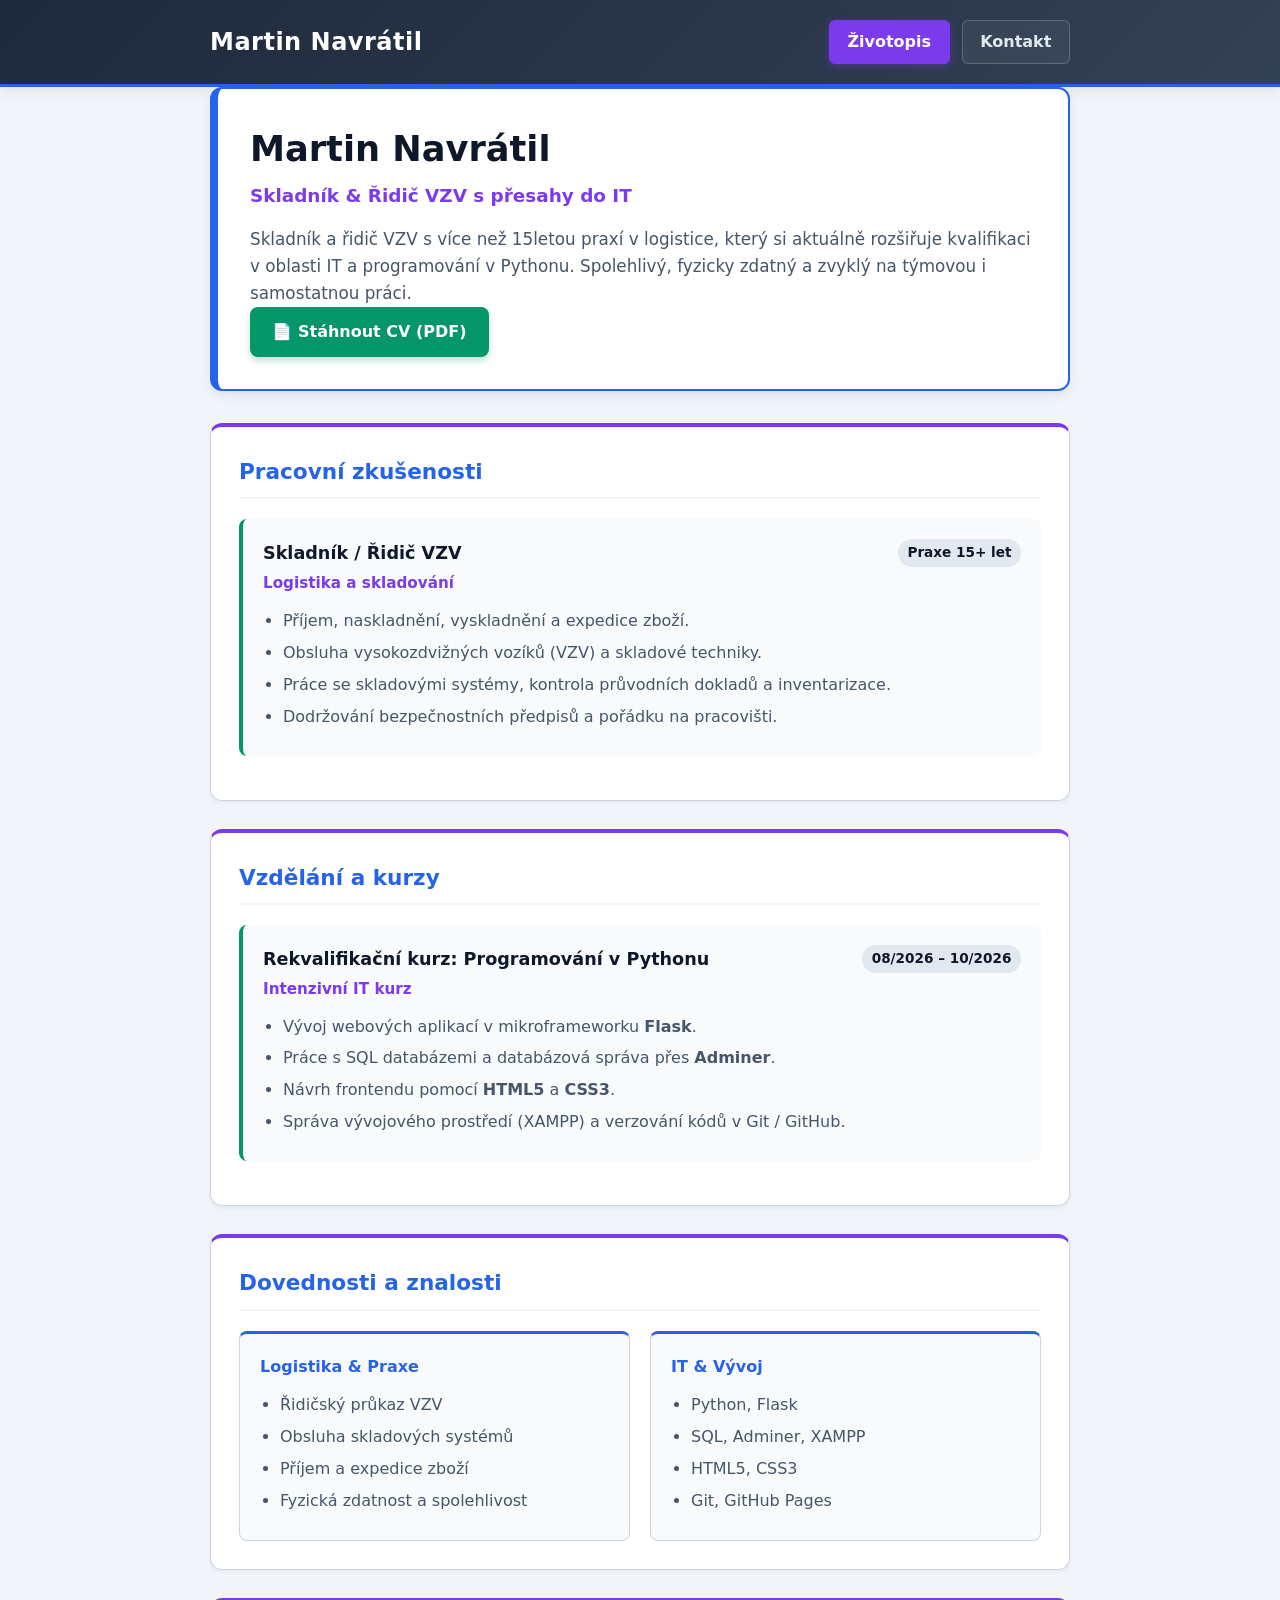
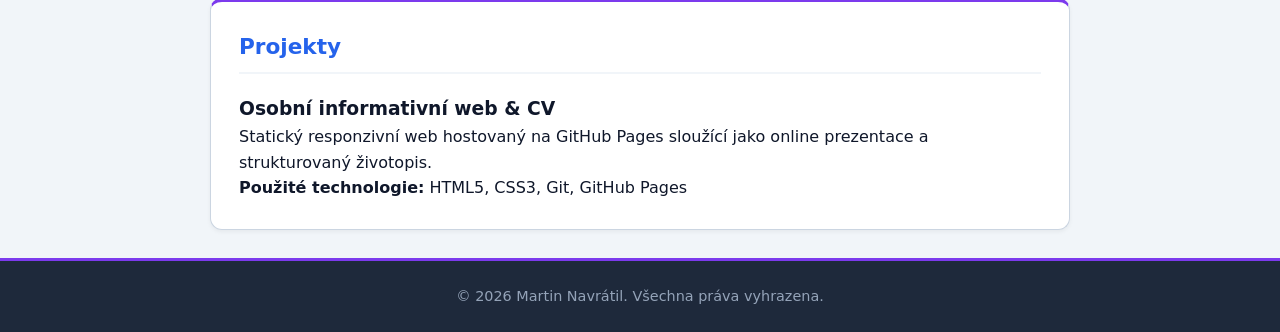
==== commit f88a5adb: "Update CV download link in index.html" ====
--- a/index.html
+++ b/index.html
@@ -27,10 +27,9 @@
         Skladník a řidič VZV s více než 15letou praxí v logistice, který si aktuálně rozšiřuje kvalifikaci v oblasti IT a programování v Pythonu. Spolehlivý, fyzicky zdatný a zvyklý na týmovou i samostatnou práci.
       </p>
       
-      <div class="action-buttons">
-        <a href="cv-martin-navratil.pdf" download class="btn-download">
-          📄 Stáhnout CV (PDF)
-        </a>
+    <a href="Martin%20Navr%C3%A1til%20-%20%C5%BDivotopis.pdf" download="cv-martin-navratil.pdf" class="btn-download">
+      📄 Stáhnout CV (PDF)
+    </a>
       </div>
     </section>
 
--- a/style.css
+++ b/style.css
@@ -3,7 +3,7 @@
   --primary-color: #2563eb;       /* Hlavní modrá */
   --primary-hover: #1d4ed8;
   --secondary-color: #7c3aed;     /* Fialový akcent */
-  --accent-color: #059669;        /* Smaragdově zelená pro tlačítka / odznaky */
+  --accent-color: #059669;        /* Zelená pro tlačítko stahování */
   --accent-hover: #047857;
   --bg-color: #f1f5f9;            /* Světlé pozadí */
   --card-bg: #ffffff;             /* Bílé karty */
@@ -128,6 +128,34 @@
 .intro {
   color: var(--text-muted);
   font-size: 1.05rem;
+}
+
+/* Tlačítko pro stažení CV */
+.action-buttons {
+  margin-top: 1.5rem;
+}
+
+.btn-download {
+  display: inline-flex;
+  align-items: center;
+  gap: 0.5rem;
+  background-color: var(--accent-color);
+  color: #ffffff;
+  padding: 0.75rem 1.4rem;
+  border-radius: 8px;
+  text-decoration: none;
+  font-weight: 700;
+  font-size: 1rem;
+  box-shadow: 0 4px 6px rgba(5, 150, 105, 0.25);
+  transition: all 0.25s ease-in-out;
+  border: none;
+  cursor: pointer;
+}
+
+.btn-download:hover {
+  background-color: var(--accent-hover);
+  transform: translateY(-2px);
+  box-shadow: 0 6px 12px rgba(5, 150, 105, 0.35);
 }
 
 /* Barevné bloky / Karty obsahu s rámečkem */
@@ -244,7 +272,6 @@
   flex-wrap: wrap;
 }
 
-/* Tlačítka pro odkazované kontakty */
 .contact-list a {
   display: inline-block;
   color: #ffffff;
@@ -302,3 +329,4 @@
     flex-direction: column;
     align-items: flex-start;
   }
+}
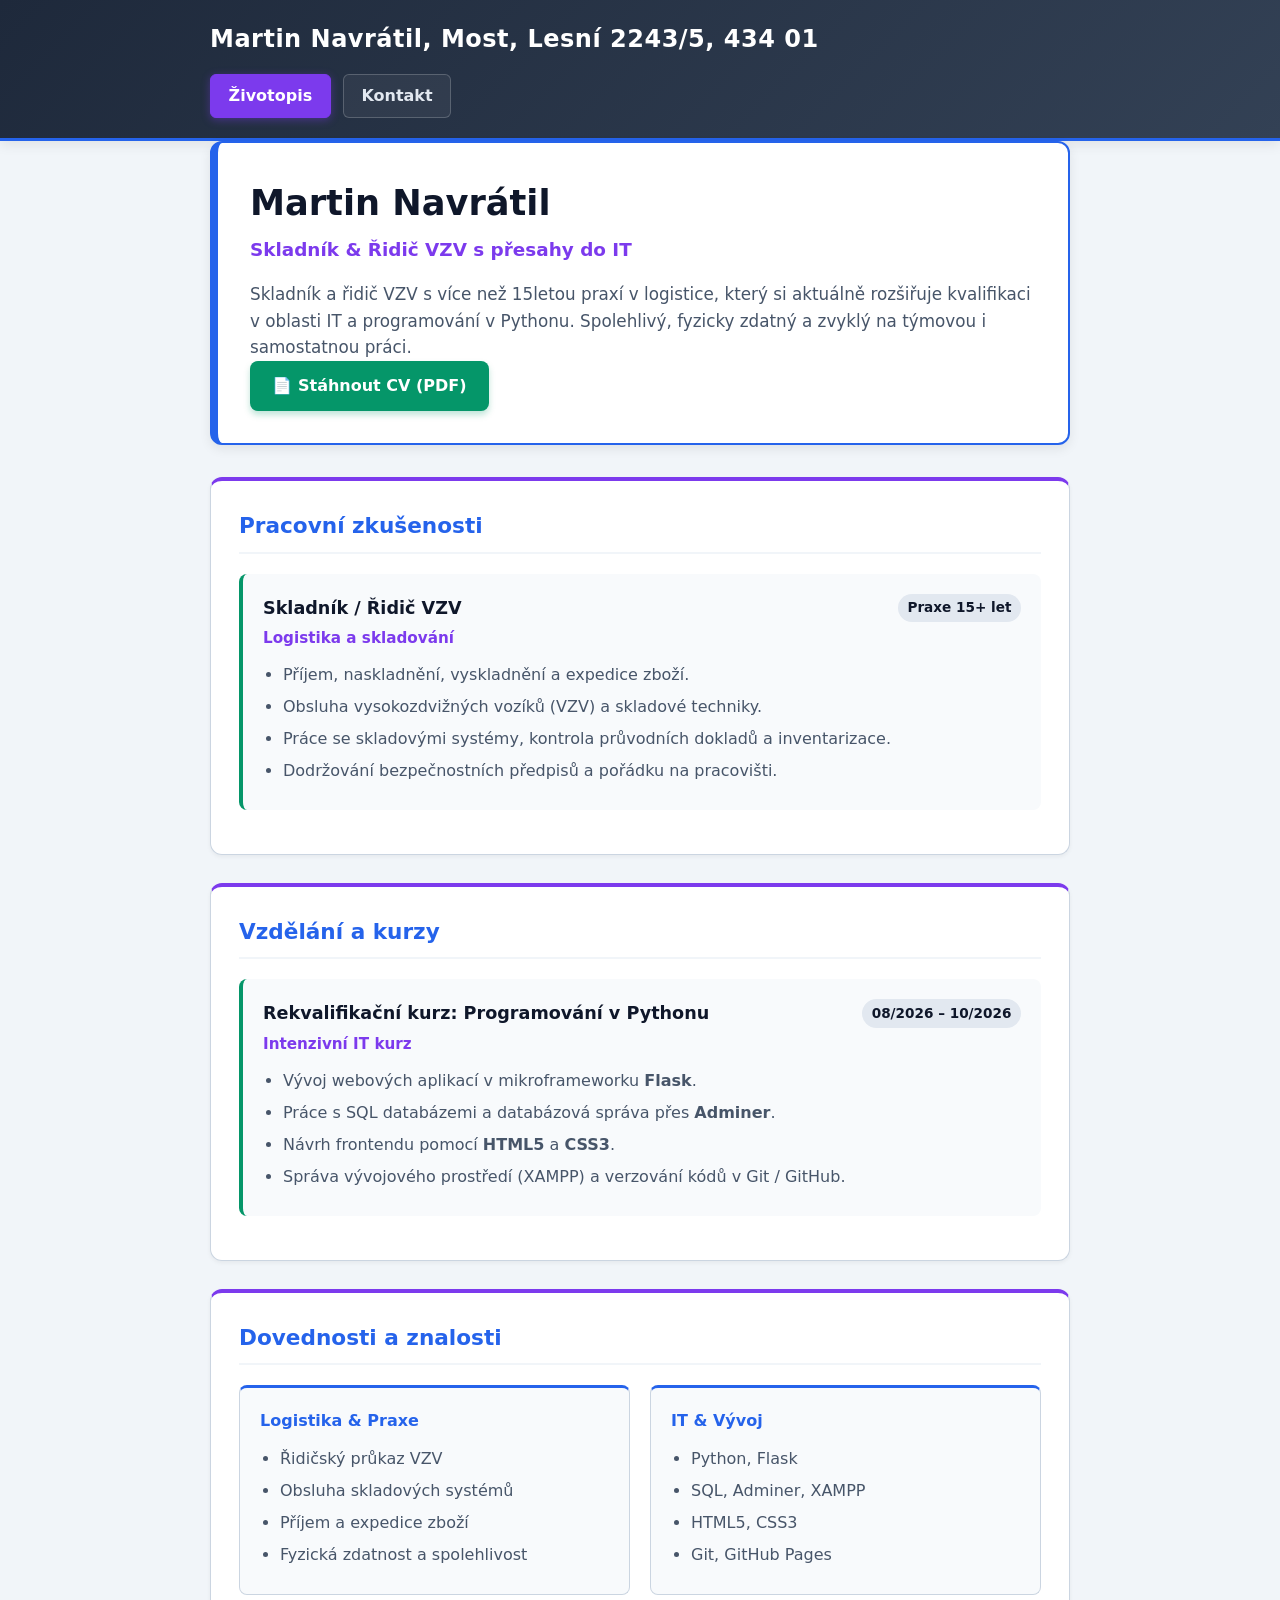
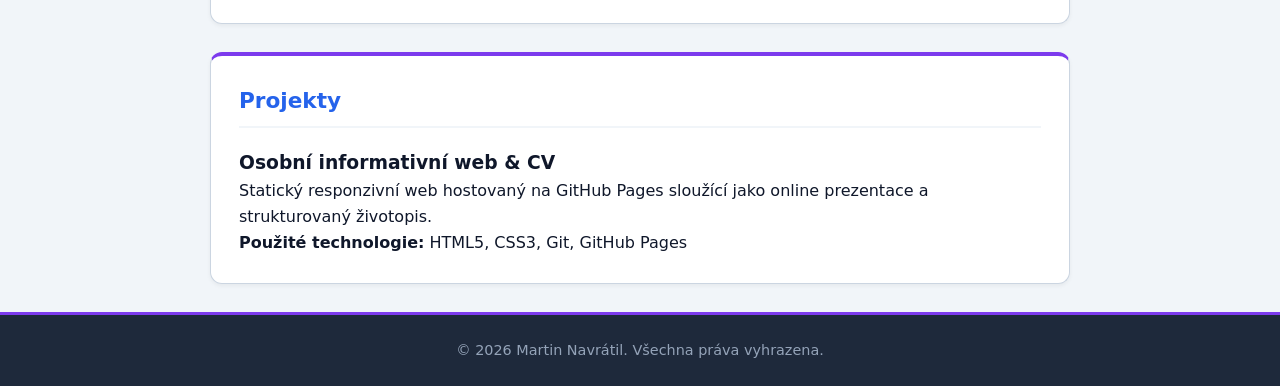
==== commit f5558b03: "Update logo text with full address details" ====
--- a/index.html
+++ b/index.html
@@ -10,7 +10,7 @@
 
   <header>
     <div class="container">
-      <div class="logo">Martin Navrátil</div>
+      <div class="logo">Martin Navrátil, Most, Lesní 2243/5, 434 01</div>
       <nav>
         <a href="index.html" class="active">Životopis</a>
         <a href="kontakty.html">Kontakt</a>
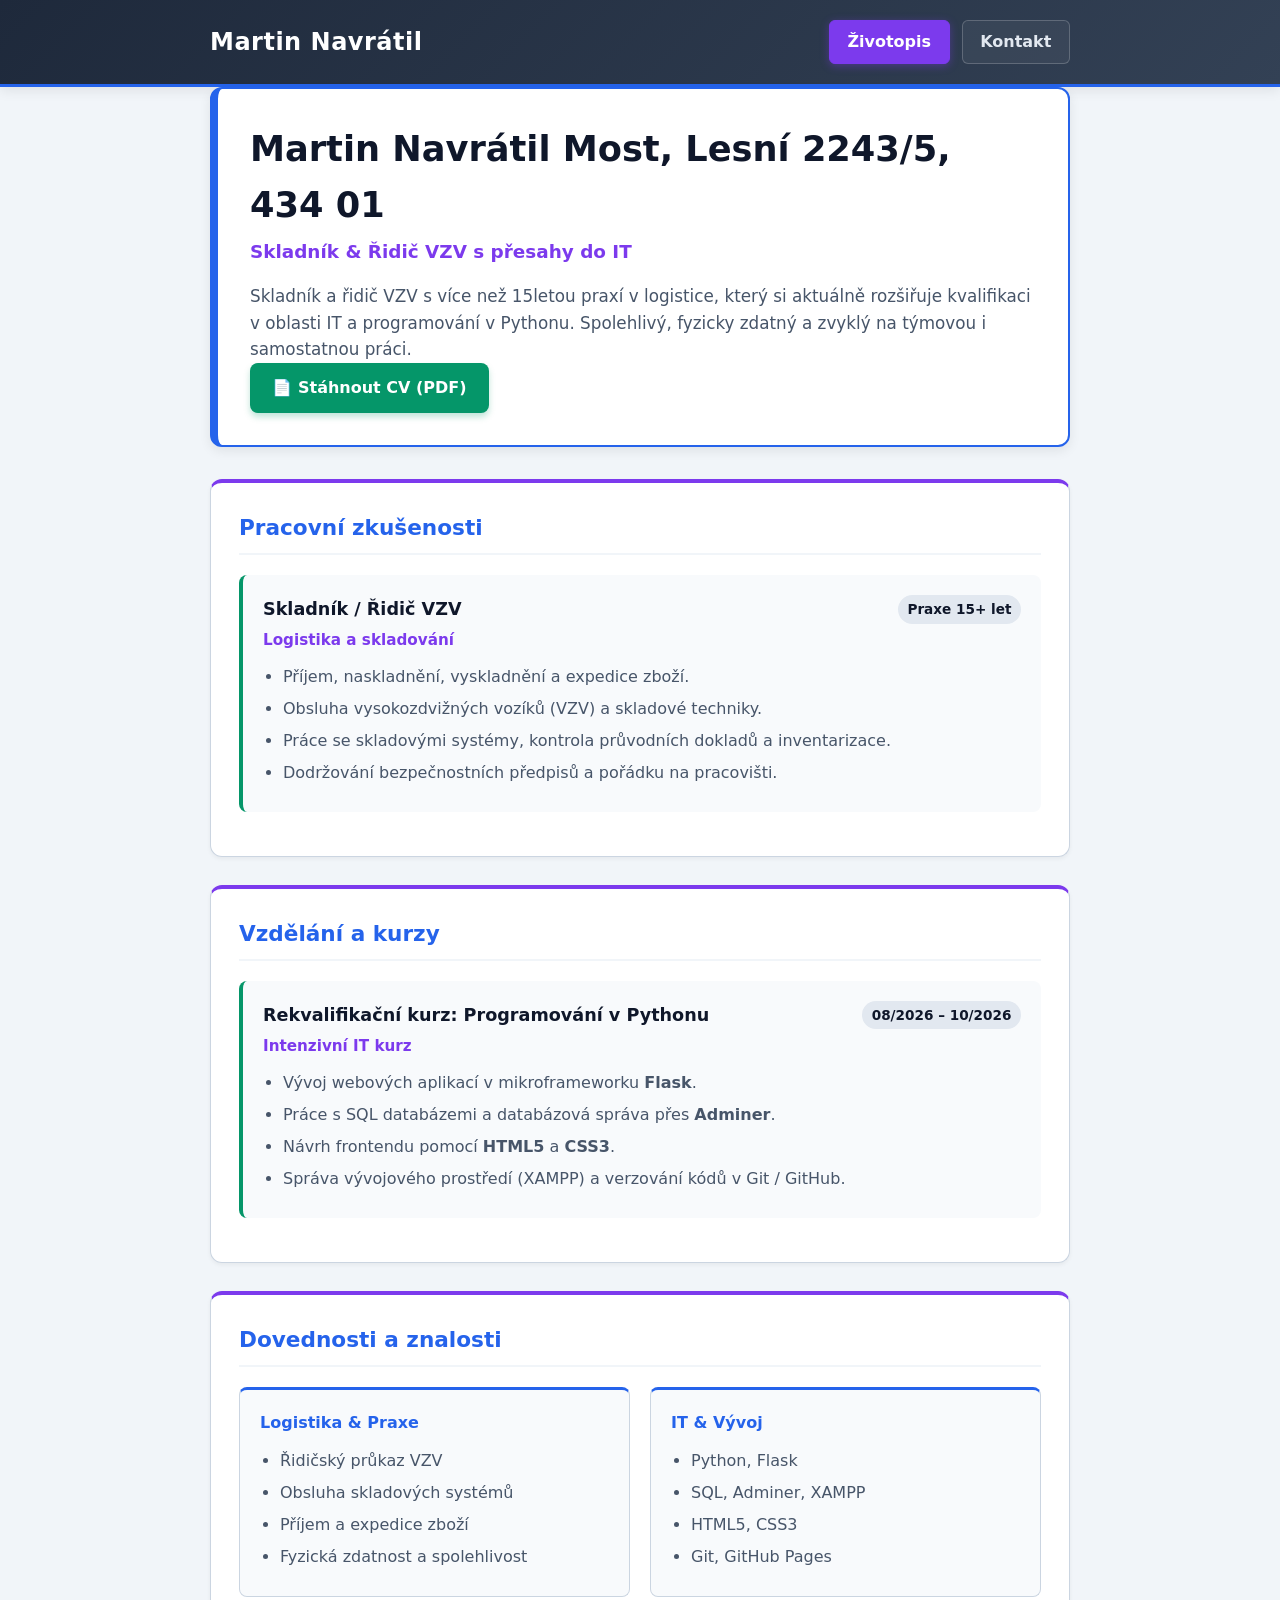
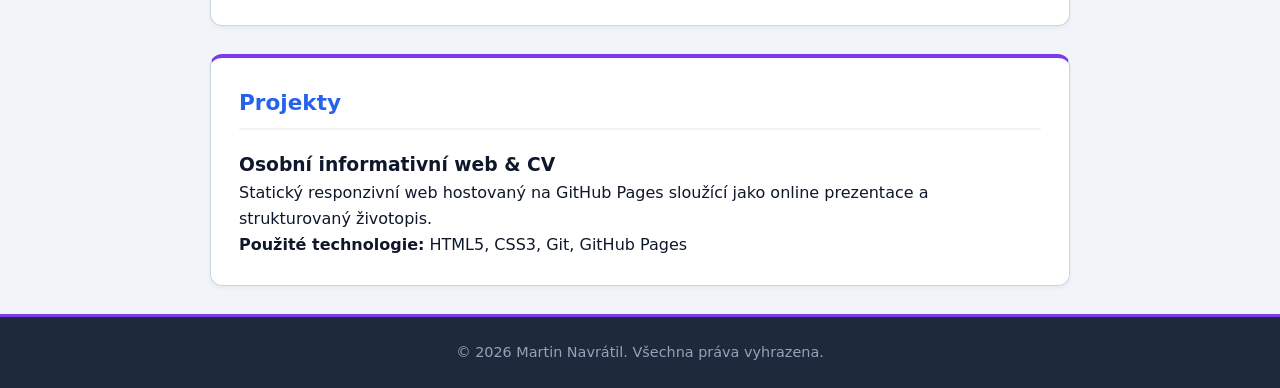
==== commit d12e751f: "Update header and main section in index.html" ====
--- a/index.html
+++ b/index.html
@@ -10,7 +10,7 @@
 
   <header>
     <div class="container">
-      <div class="logo">Martin Navrátil, Most, Lesní 2243/5, 434 01</div>
+      <div class="logo">Martin Navrátil</div>
       <nav>
         <a href="index.html" class="active">Životopis</a>
         <a href="kontakty.html">Kontakt</a>
@@ -21,7 +21,9 @@
   <main class="container">
     <!-- Profil s tlačítkem ke stažení -->
     <section class="hero">
-      <h1>Martin Navrátil</h1>
+      <h1>Martin Navrátil
+          Most, Lesní 2243/5, 434 01
+      </h1>
       <p class="subtitle">Skladník &amp; Řidič VZV s přesahy do IT</p>
       <p class="intro">
         Skladník a řidič VZV s více než 15letou praxí v logistice, který si aktuálně rozšiřuje kvalifikaci v oblasti IT a programování v Pythonu. Spolehlivý, fyzicky zdatný a zvyklý na týmovou i samostatnou práci.
